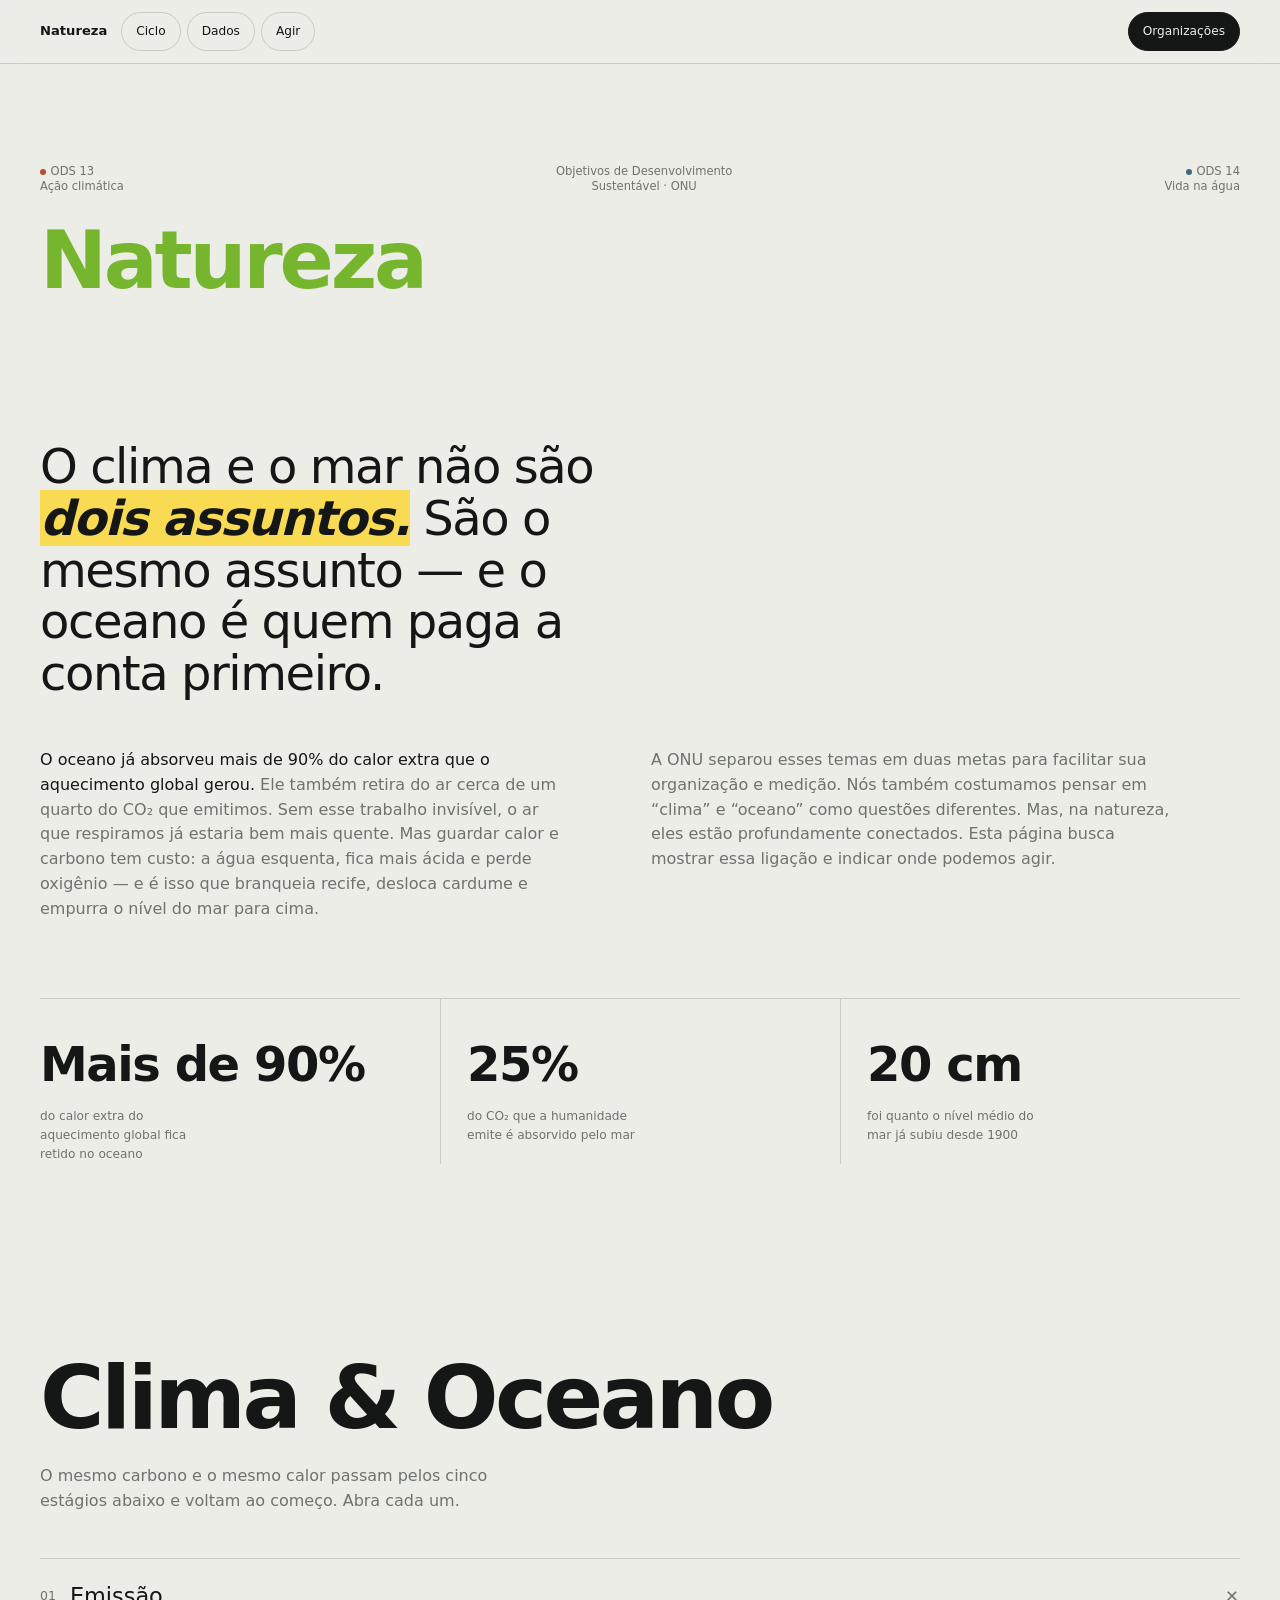
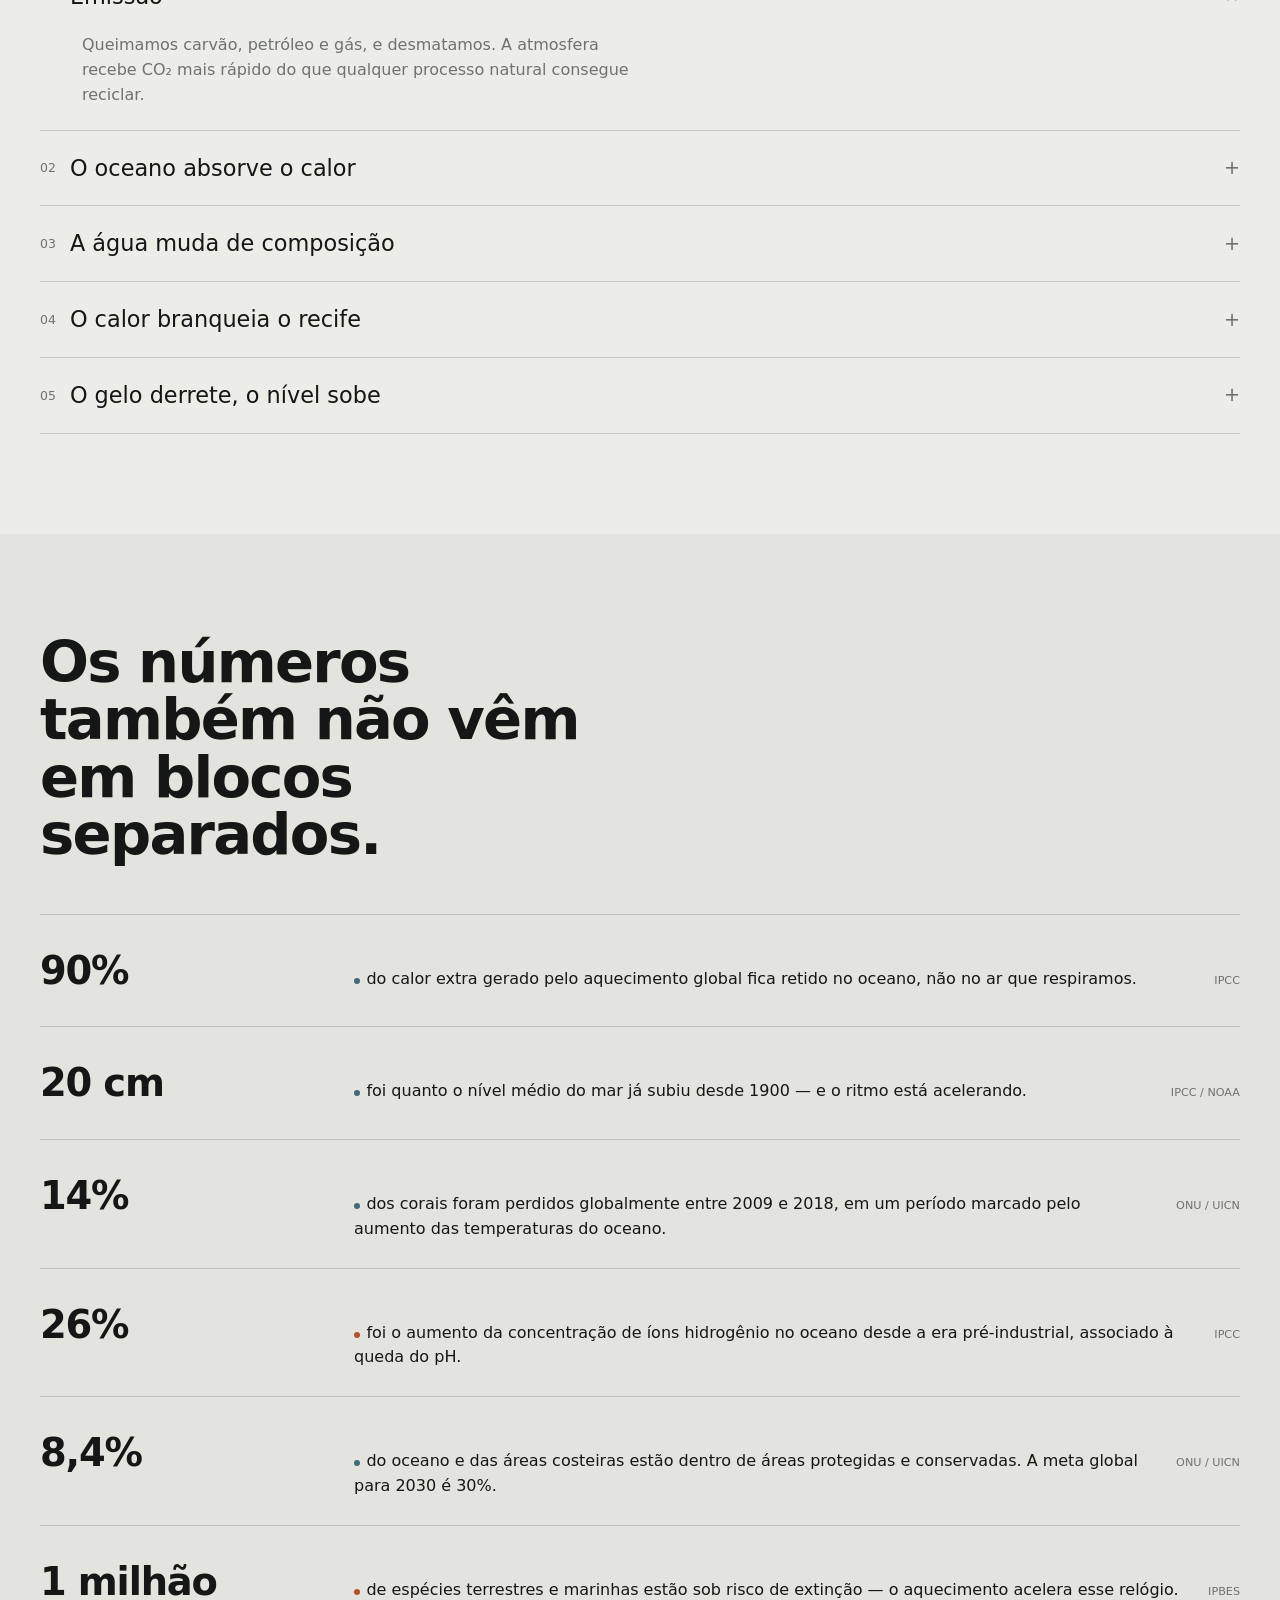
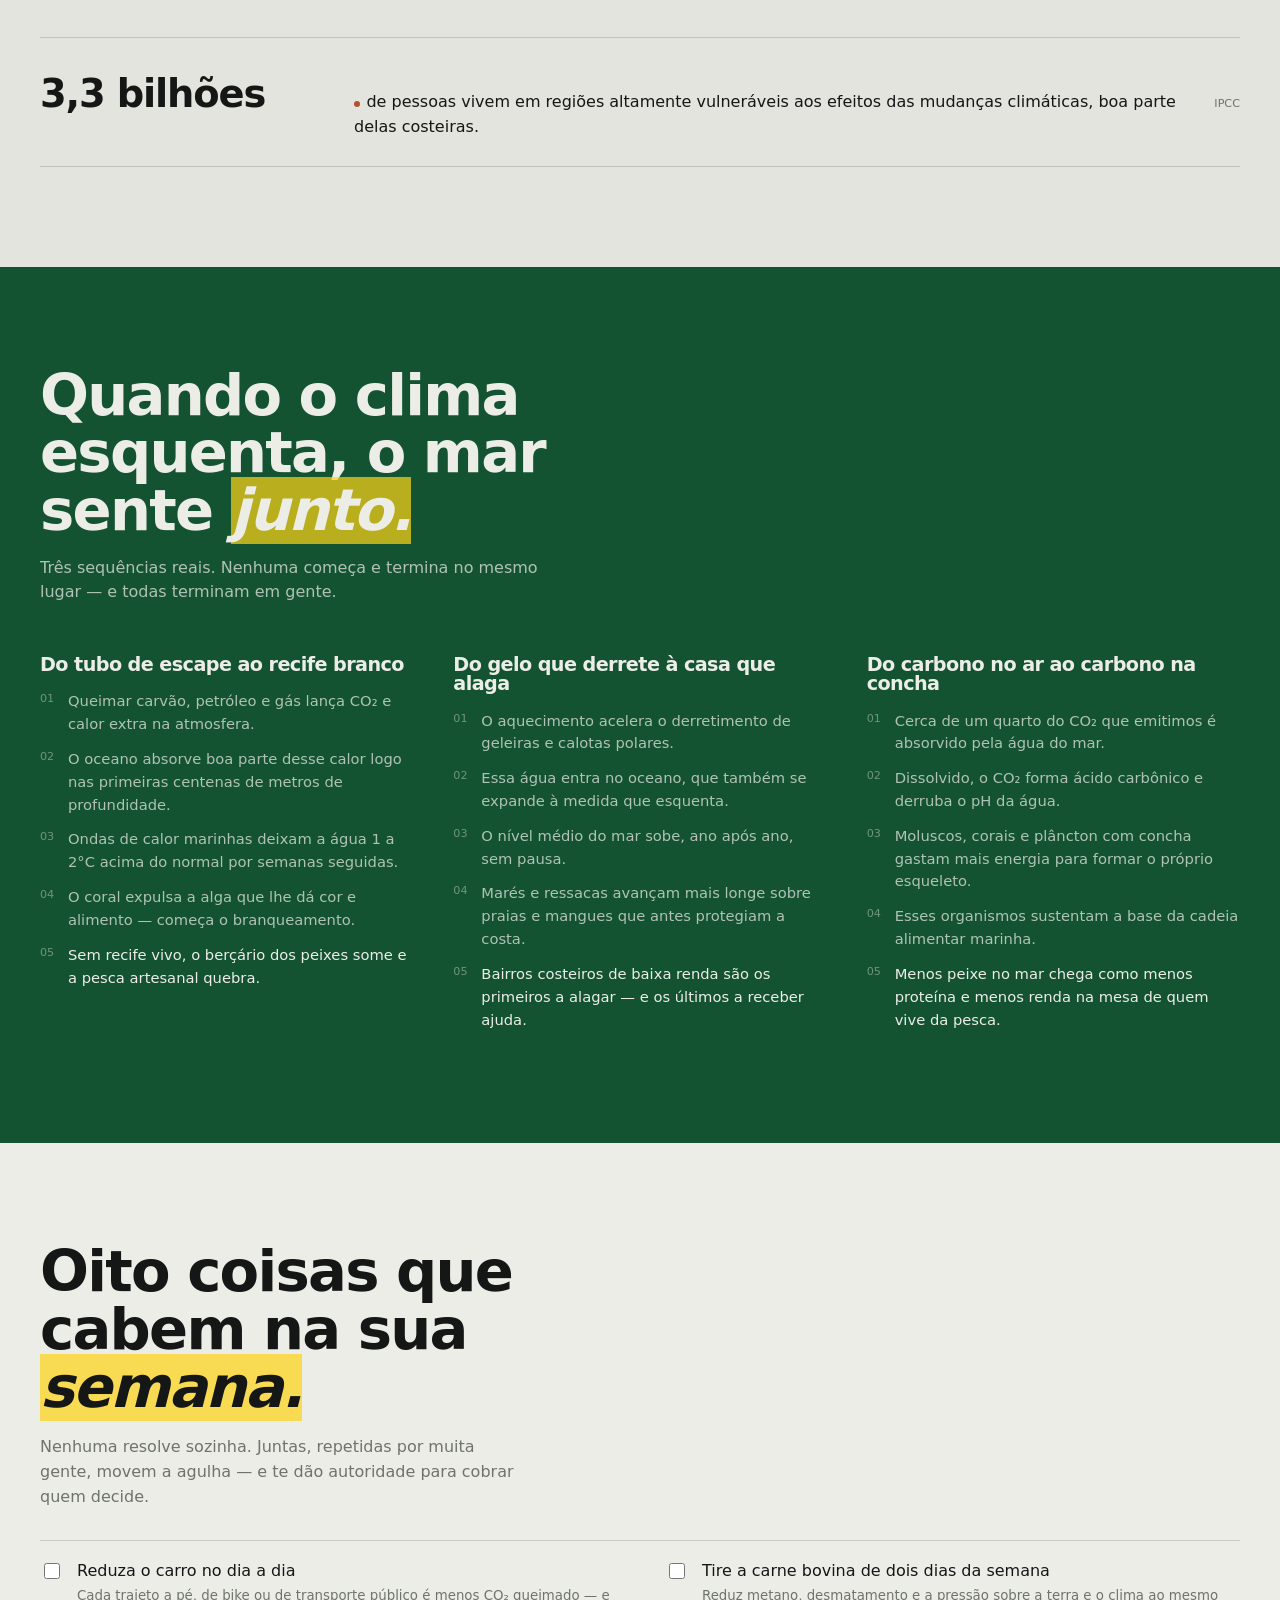
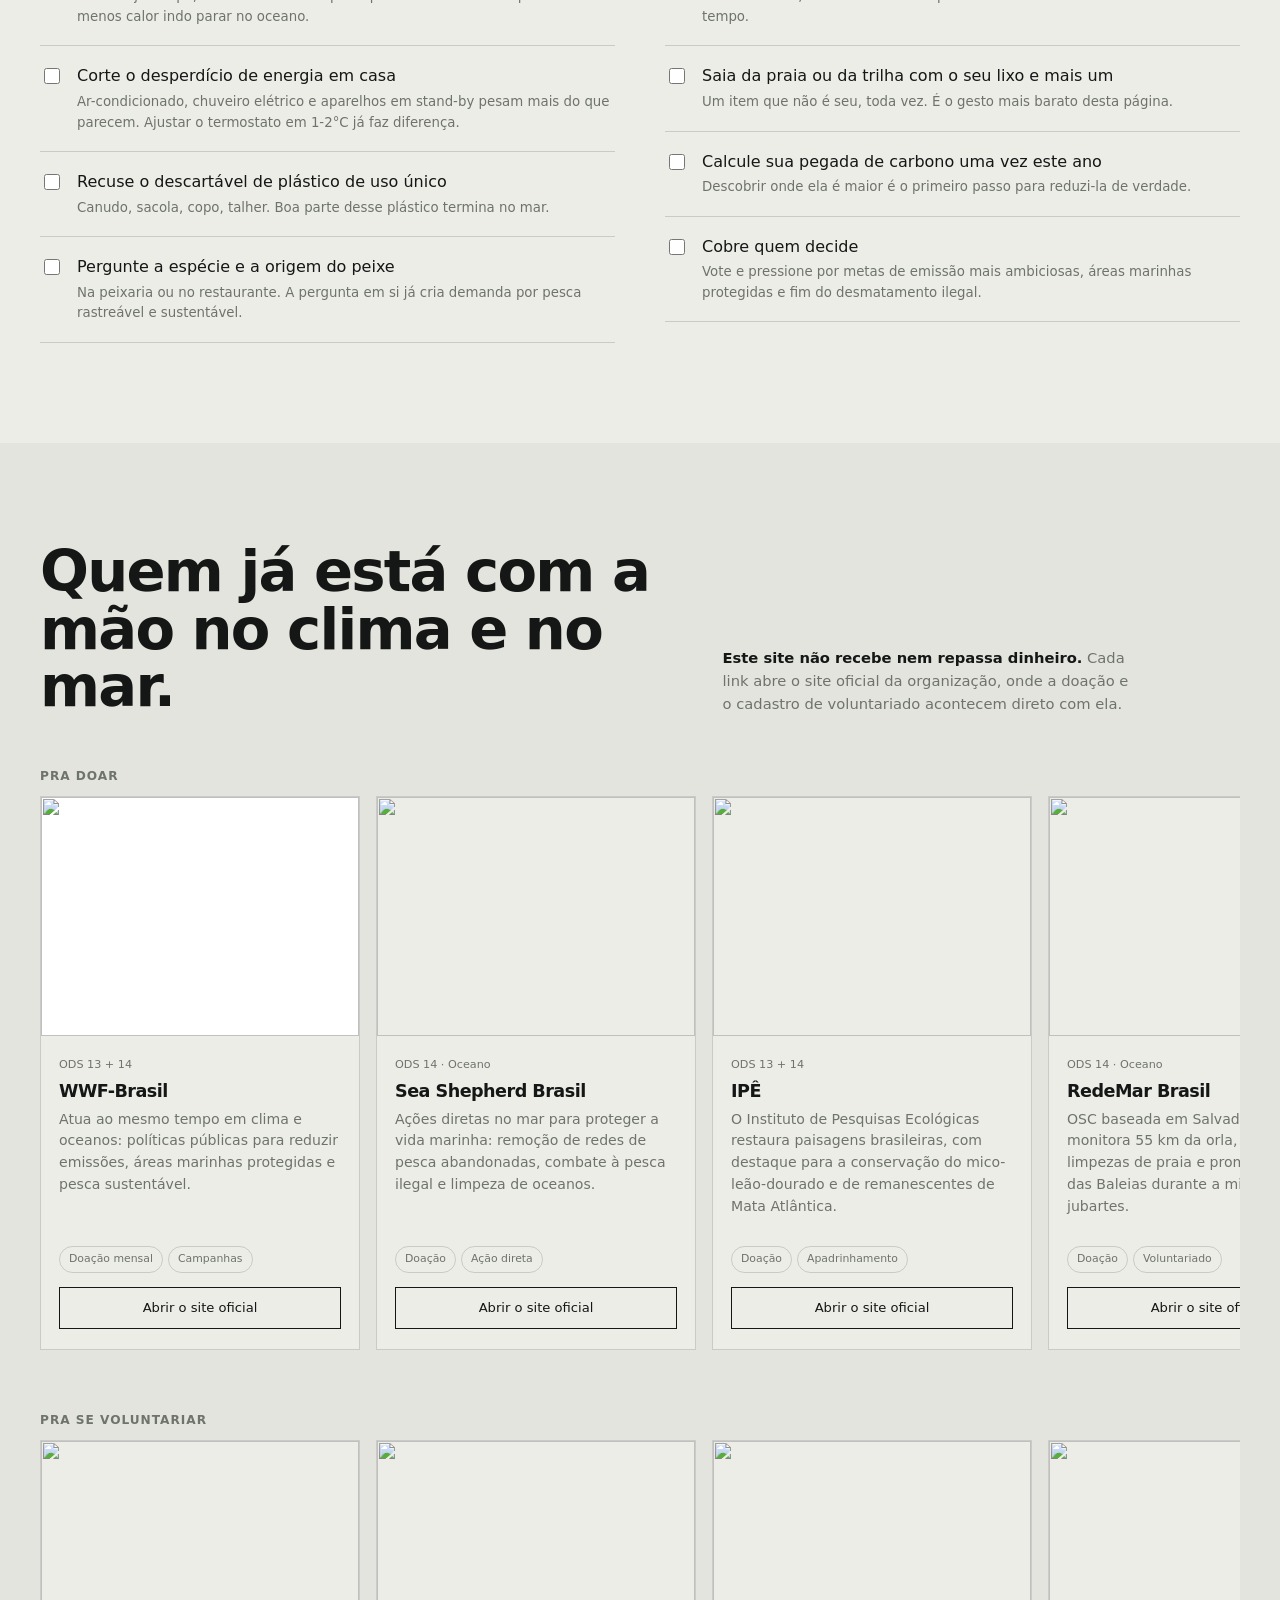
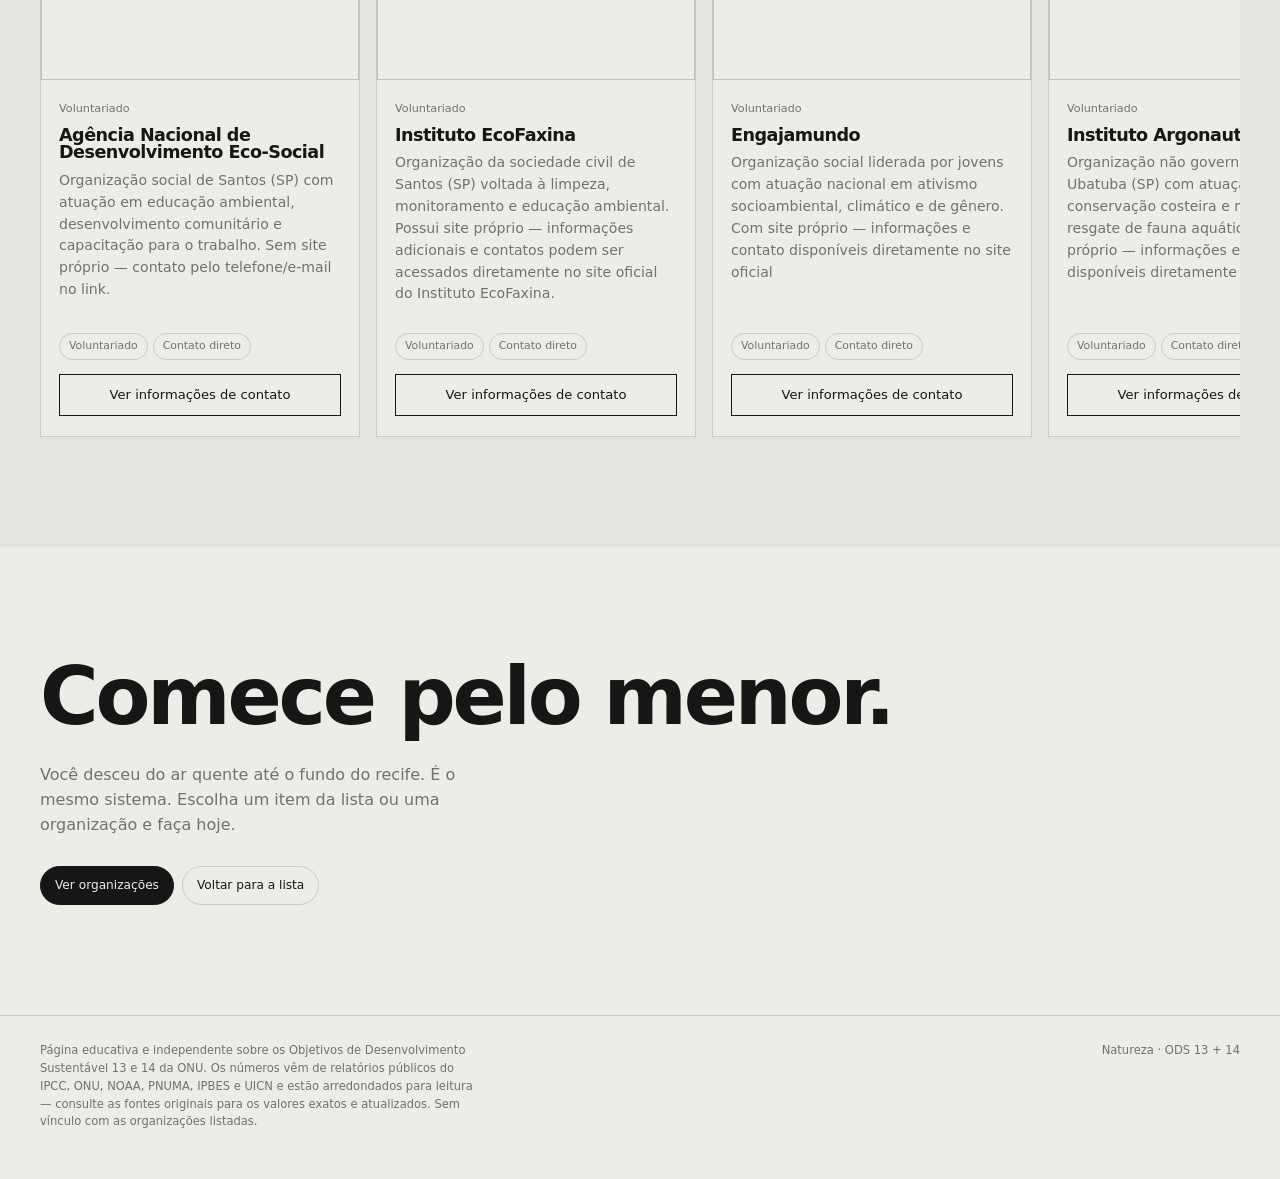
==== index.html @ 36ce5b1b "primeiro commit" ====
<!doctype html>
<html lang="pt-BR">
  <head>
    <meta charset="UTF-8" />
    <meta name="viewport" content="width=device-width, initial-scale=1" />
    <title>Natureza — ODS 13 e 14</title>
    <meta
      name="description"
      content="O clima e o mar não são dois assuntos. Entenda a conexão entre as ODS 13 e 14 e encontre onde doar ou ser voluntário."
    />
    <link rel="preconnect" href="https://fonts.googleapis.com" />
    <link rel="preconnect" href="https://fonts.gstatic.com" crossorigin />
    <link
      href="https://fonts.googleapis.com/css2?family=Instrument+Serif:ital@0;1&display=swap"
      rel="stylesheet"
    />
    <link rel="stylesheet" href="styles.css" />
  </head>
  <body>
    <nav>
      <div class="wrap">
        <div class="navgroup">
          <a href="#top" class="brand">Natureza</a>
          <a href="#ciclo" class="pill">Ciclo</a>
          <a href="#dados" class="pill">Dados</a>
          <a href="#agir" class="pill">Agir</a>
        </div>
        <a href="#organizacoes" class="pill fill keep">Organizações</a>
      </div>
    </nav>

    <header class="hero" id="top">
      <div class="wrap">
        <div class="labels">
          <div class="meta">
            <span class="dot c"></span>ODS 13<br />Ação climática
          </div>
          <div class="meta">
            Objetivos de Desenvolvimento<br />Sustentável · ONU
          </div>
          <div class="meta">
            <span class="dot s"></span>ODS 14<br />Vida na água
          </div>
        </div>
        <h1 class="titulo">Natureza</h1>
      </div>
    </header>

    <main>
      <section class="thesis">
        <div class="wrap">
          <p>
            O clima e o mar não são
            <span class="it">dois assuntos.</span> São o mesmo assunto — e o
            oceano é quem paga a conta primeiro.
          </p>

          <div class="sub">
            <p>
              <strong
                >O oceano já absorveu mais de 90% do calor extra que o
                aquecimento global gerou.</strong
              >
              Ele também retira do ar cerca de um quarto do CO₂ que emitimos.
              Sem esse trabalho invisível, o ar que respiramos já estaria bem
              mais quente. Mas guardar calor e carbono tem custo: a água
              esquenta, fica mais ácida e perde oxigênio — e é isso que
              branqueia recife, desloca cardume e empurra o nível do mar para
              cima.
            </p>
            <p>
              A ONU separou esses temas em duas metas para facilitar sua
              organização e medição. Nós também costumamos pensar em “clima” e
              “oceano” como questões diferentes. Mas, na natureza, eles estão
              profundamente conectados. Esta página busca mostrar essa ligação e
              indicar onde podemos agir.
            </p>
          </div>

          <div class="stats">
            <div>
              <b>Mais de 90%</b
              ><span
                >do calor extra do aquecimento global fica retido no
                oceano</span
              >
            </div>
            <div>
              <b>25%</b
              ><span>do CO₂ que a humanidade emite é absorvido pelo mar</span>
            </div>
            <div>
              <b>20 cm</b
              ><span>foi quanto o nível médio do mar já subiu desde 1900</span>
            </div>
          </div>
        </div>
      </section>

      <section class="cycle" id="ciclo">
        <div class="wrap">
          <div class="cycle__head">
            <h2 class="bigline">Clima</h2>
            <h2 class="bigline">&amp;</h2>
            <h2 class="bigline">Oceano</h2>
          </div>
          <p class="cycle__lead">
            O mesmo carbono e o mesmo calor passam pelos cinco estágios abaixo e
            voltam ao começo. Abra cada um.
          </p>

          <div class="steps">
            <details open>
              <summary>
                <span class="num">01</span><span class="ttl">Emissão</span
                ><span class="sign">+</span>
              </summary>
              <p>
                Queimamos carvão, petróleo e gás, e desmatamos. A atmosfera
                recebe CO₂ mais rápido do que qualquer processo natural consegue
                reciclar.
              </p>
            </details>
            <details>
              <summary>
                <span class="num">02</span
                ><span class="ttl">O oceano absorve o calor</span
                ><span class="sign">+</span>
              </summary>
              <p>
                Mais de 90% do excesso de calor causado pelo aquecimento global
                é absorvido pelo oceano. Sem esse efeito, a atmosfera estaria
                ainda mais quente.
              </p>
            </details>
            <details>
              <summary>
                <span class="num">03</span
                ><span class="ttl">A água muda de composição</span
                ><span class="sign">+</span>
              </summary>
              <p>
                O CO₂ dissolvido reage com a água e contribui para sua
                acidificação. Ao mesmo tempo, o aquecimento e outras mudanças
                reduzem o oxigênio disponível em algumas regiões, dificultando a
                vida de corais, moluscos e outros organismos marinhos.
              </p>
            </details>
            <details>
              <summary>
                <span class="num">04</span
                ><span class="ttl">O calor branqueia o recife</span
                ><span class="sign">+</span>
              </summary>
              <p>
                Quando a água fica anormalmente quente por tempo prolongado, os
                corais podem expulsar as algas que vivem em seus tecidos,
                causando o branqueamento. Se o estresse persistir, o coral pode
                morrer.
              </p>
            </details>
            <details>
              <summary>
                <span class="num">05</span
                ><span class="ttl">O gelo derrete, o nível sobe</span
                ><span class="sign">+</span>
              </summary>
              <p>
                Geleiras e mantos de gelo perdem massa, enquanto a água do
                oceano se expande ao ser aquecida. Esses processos fazem o nível
                médio do mar subir, aumentando os riscos para cidades e
                ecossistemas costeiros.
              </p>
            </details>
          </div>
        </div>
      </section>

      <section class="data" id="dados">
        <div class="wrap">
          <h2>Os números também não vêm em blocos separados.</h2>
          <div class="rows">
            <div class="row">
              <b>90%</b>
              <div>
                <span class="dot s"></span>do calor extra gerado pelo
                aquecimento global fica retido no oceano, não no ar que
                respiramos.
              </div>
              <div class="src">IPCC</div>
            </div>
            <div class="row">
              <b>20 cm</b>
              <div>
                <span class="dot s"></span>foi quanto o nível médio do mar já
                subiu desde 1900 — e o ritmo está acelerando.
              </div>
              <div class="src">IPCC / NOAA</div>
            </div>
            <div class="row">
              <b>14%</b>
              <div>
                <span class="dot s"></span>dos corais foram perdidos globalmente
                entre 2009 e 2018, em um período marcado pelo aumento das
                temperaturas do oceano.
              </div>
              <div class="src">ONU / UICN</div>
            </div>
            <div class="row">
              <b>26%</b>
              <div>
                <span class="dot c"></span>foi o aumento da concentração de íons
                hidrogênio no oceano desde a era pré-industrial, associado à
                queda do pH.
              </div>
              <div class="src">IPCC</div>
            </div>
            <div class="row">
              <b>8,4%</b>
              <div>
                <span class="dot s"></span>do oceano e das áreas costeiras estão
                dentro de áreas protegidas e conservadas. A meta global para
                2030 é 30%.
              </div>
              <div class="src">ONU / UICN</div>
            </div>
            <div class="row">
              <b>1 milhão</b>
              <div>
                <span class="dot c"></span>de espécies terrestres e marinhas
                estão sob risco de extinção — o aquecimento acelera esse
                relógio.
              </div>
              <div class="src">IPBES</div>
            </div>
            <div class="row">
              <b>3,3 bilhões</b>
              <div>
                <span class="dot c"></span>de pessoas vivem em regiões altamente
                vulneráveis aos efeitos das mudanças climáticas, boa parte delas
                costeiras.
              </div>
              <div class="src">IPCC</div>
            </div>
          </div>
        </div>
      </section>

      <section class="chains">
        <div class="wrap">
          <h2>
            Quando o clima esquenta, o mar sente <span class="it">junto.</span>
          </h2>
          <p class="intro">
            Três sequências reais. Nenhuma começa e termina no mesmo lugar — e
            todas terminam em gente.
          </p>

          <div class="chgrid">
            <div class="ch">
              <h3>Do tubo de escape ao recife branco</h3>
              <ol>
                <li>
                  Queimar carvão, petróleo e gás lança CO₂ e calor extra na
                  atmosfera.
                </li>
                <li>
                  O oceano absorve boa parte desse calor logo nas primeiras
                  centenas de metros de profundidade.
                </li>
                <li>
                  Ondas de calor marinhas deixam a água 1 a 2°C acima do normal
                  por semanas seguidas.
                </li>
                <li>
                  O coral expulsa a alga que lhe dá cor e alimento — começa o
                  branqueamento.
                </li>
                <li>
                  Sem recife vivo, o berçário dos peixes some e a pesca
                  artesanal quebra.
                </li>
              </ol>
            </div>
            <div class="ch">
              <h3>Do gelo que derrete à casa que alaga</h3>
              <ol>
                <li>
                  O aquecimento acelera o derretimento de geleiras e calotas
                  polares.
                </li>
                <li>
                  Essa água entra no oceano, que também se expande à medida que
                  esquenta.
                </li>
                <li>O nível médio do mar sobe, ano após ano, sem pausa.</li>
                <li>
                  Marés e ressacas avançam mais longe sobre praias e mangues que
                  antes protegiam a costa.
                </li>
                <li>
                  Bairros costeiros de baixa renda são os primeiros a alagar — e
                  os últimos a receber ajuda.
                </li>
              </ol>
            </div>
            <div class="ch">
              <h3>Do carbono no ar ao carbono na concha</h3>
              <ol>
                <li>
                  Cerca de um quarto do CO₂ que emitimos é absorvido pela água
                  do mar.
                </li>
                <li>
                  Dissolvido, o CO₂ forma ácido carbônico e derruba o pH da
                  água.
                </li>
                <li>
                  Moluscos, corais e plâncton com concha gastam mais energia
                  para formar o próprio esqueleto.
                </li>
                <li>
                  Esses organismos sustentam a base da cadeia alimentar marinha.
                </li>
                <li>
                  Menos peixe no mar chega como menos proteína e menos renda na
                  mesa de quem vive da pesca.
                </li>
              </ol>
            </div>
          </div>
        </div>
      </section>

      <section class="act" id="agir">
        <div class="wrap">
          <h2>Oito coisas que cabem na sua <span class="it">semana.</span></h2>
          <p class="lead">
            Nenhuma resolve sozinha. Juntas, repetidas por muita gente, movem a
            agulha — e te dão autoridade para cobrar quem decide.
          </p>

          <ul class="todo">
            <li>
              <label
                ><input type="checkbox" /><span class="t"
                  ><strong>Reduza o carro no dia a dia</strong
                  ><small
                    >Cada trajeto a pé, de bike ou de transporte público é menos
                    CO₂ queimado — e menos calor indo parar no oceano.</small
                  ></span
                ></label
              >
            </li>
            <li>
              <label
                ><input type="checkbox" /><span class="t"
                  ><strong>Corte o desperdício de energia em casa</strong
                  ><small
                    >Ar-condicionado, chuveiro elétrico e aparelhos em stand-by
                    pesam mais do que parecem. Ajustar o termostato em 1-2°C já
                    faz diferença.</small
                  ></span
                ></label
              >
            </li>
            <li>
              <label
                ><input type="checkbox" /><span class="t"
                  ><strong>Recuse o descartável de plástico de uso único</strong
                  ><small
                    >Canudo, sacola, copo, talher. Boa parte desse plástico
                    termina no mar.</small
                  ></span
                ></label
              >
            </li>
            <li>
              <label
                ><input type="checkbox" /><span class="t"
                  ><strong>Pergunte a espécie e a origem do peixe</strong
                  ><small
                    >Na peixaria ou no restaurante. A pergunta em si já cria
                    demanda por pesca rastreável e sustentável.</small
                  ></span
                ></label
              >
            </li>
            <li>
              <label
                ><input type="checkbox" /><span class="t"
                  ><strong>Tire a carne bovina de dois dias da semana</strong
                  ><small
                    >Reduz metano, desmatamento e a pressão sobre a terra e o
                    clima ao mesmo tempo.</small
                  ></span
                ></label
              >
            </li>
            <li>
              <label
                ><input type="checkbox" /><span class="t"
                  ><strong
                    >Saia da praia ou da trilha com o seu lixo e mais um</strong
                  ><small
                    >Um item que não é seu, toda vez. É o gesto mais barato
                    desta página.</small
                  ></span
                ></label
              >
            </li>
            <li>
              <label
                ><input type="checkbox" /><span class="t"
                  ><strong
                    >Calcule sua pegada de carbono uma vez este ano</strong
                  ><small
                    >Descobrir onde ela é maior é o primeiro passo para
                    reduzi-la de verdade.</small
                  ></span
                ></label
              >
            </li>
            <li>
              <label
                ><input type="checkbox" /><span class="t"
                  ><strong>Cobre quem decide</strong
                  ><small
                    >Vote e pressione por metas de emissão mais ambiciosas,
                    áreas marinhas protegidas e fim do desmatamento
                    ilegal.</small
                  ></span
                ></label
              >
            </li>
          </ul>
        </div>
      </section>

      <!-- ============ ONGS ============ -->
      <section class="ongs" id="organizacoes">
        <div class="wrap">
          <div class="ongs__top">
            <h2>Quem já está com a mão no clima e no mar.</h2>
            <p class="note">
              <b>Este site não recebe nem repassa dinheiro.</b> Cada link abre o
              site oficial da organização, onde a doação e o cadastro de
              voluntariado acontecem direto com ela.
            </p>
          </div>

          <div class="ongs-group">
            <h3 class="ongs-group__ttl">Pra doar</h3>
            <div class="track">
              <article class="card">
                <div class="card__art" id="wwf">
                  <img
                    src="https://geneve-int.ch/sites/default/files/styles/scale_450x450/public/2021-06/WWF-logo.png?itok=rpsFlpzt"
                    alt=""
                  />
                </div>
                <div class="card__in">
                  <span class="card__tag">ODS 13 + 14</span>
                  <h3>WWF-Brasil</h3>
                  <p>
                    Atua ao mesmo tempo em clima e oceanos: políticas públicas
                    para reduzir emissões, áreas marinhas protegidas e pesca
                    sustentável.
                  </p>
                  <ul>
                    <li>Doação mensal</li>
                    <li>Campanhas</li>
                  </ul>
                  <a
                    href="https://www.wwf.org.br"
                    target="_blank"
                    rel="noopener noreferrer"
                    >Abrir o site oficial</a
                  >
                </div>
              </article>
              <article class="card">
                <div class="card__art">
                  <img
                    src="https://yt3.googleusercontent.com/r9chfvNr5bzaQqIkVIB_-IDlShEyHzeCY6nQzIowX81yhiZWuArd6Vb7qil6abQoQ4znjWRd=s900-c-k-c0x00ffffff-no-rj"
                    alt=""
                  />
                </div>
                <div class="card__in">
                  <span class="card__tag">ODS 14 · Oceano</span>
                  <h3>Sea Shepherd Brasil</h3>
                  <p>
                    Ações diretas no mar para proteger a vida marinha: remoção
                    de redes de pesca abandonadas, combate à pesca ilegal e
                    limpeza de oceanos.
                  </p>
                  <ul>
                    <li>Doação</li>
                    <li>Ação direta</li>
                  </ul>
                  <a
                    href="https://seashepherd.org.br"
                    target="_blank"
                    rel="noopener noreferrer"
                    >Abrir o site oficial</a
                  >
                </div>
              </article>
              <article class="card">
                <div class="card__art">
                  <img
                    src="https://ipe.org.br/images/2022/12/cropped-logo-ipe2.jpg"
                    alt=""
                  />
                </div>
                <div class="card__in">
                  <span class="card__tag">ODS 13 + 14</span>
                  <h3>IPÊ</h3>
                  <p>
                    O Instituto de Pesquisas Ecológicas restaura paisagens
                    brasileiras, com destaque para a conservação do
                    mico-leão-dourado e de remanescentes de Mata Atlântica.
                  </p>
                  <ul>
                    <li>Doação</li>
                    <li>Apadrinhamento</li>
                  </ul>
                  <a
                    href="https://ipe.org.br"
                    target="_blank"
                    rel="noopener noreferrer"
                    >Abrir o site oficial</a
                  >
                </div>
              </article>
              <article class="card">
                <div class="card__art">
                  <img
                    src="https://storage.googleapis.com/atados-v3/user-uploaded/images/53ca57c3-f812-4098-a42b-4f77245a553c.jpg"
                    alt=""
                  />
                </div>
                <div class="card__in">
                  <span class="card__tag">ODS 14 · Oceano</span>
                  <h3>RedeMar Brasil</h3>
                  <p>
                    OSC baseada em Salvador (BA): monitora 55 km da orla,
                    organiza limpezas de praia e promove o Festival das Baleias
                    durante a migração das jubartes.
                  </p>
                  <ul>
                    <li>Doação</li>
                    <li>Voluntariado</li>
                  </ul>
                  <a
                    href="https://redemar.org.br"
                    target="_blank"
                    rel="noopener noreferrer"
                    >Abrir o site oficial</a
                  >
                </div>
              </article>
              <article class="card">
                <div class="card__art">
                  <img
                    src="https://encrypted-tbn0.gstatic.com/images?q=tbn:ANd9GcQWQinfq97AulS02omS5YrmkiD7rgN_bGJMN4d8fUy6I8-Pxq2Nxp1TAjo&s=10"
                    alt=""
                  />
                </div>
                <div class="card__in">
                  <span class="card__tag">ODS 14 · Oceano</span>
                  <h3>Instituto Biota</h3>
                  <p>
                    Baseado em Maceió (AL), resgata e reabilita animais marinhos
                    como golfinhos, baleias e tartarugas, e monitora praias de
                    desova.
                  </p>
                  <ul>
                    <li>Doação</li>
                    <li>Voluntariado</li>
                  </ul>
                  <a
                    href="https://www.institutobiota.org.br/faca-parte/#faca-parte"
                    target="_blank"
                    rel="noopener noreferrer"
                    >Abrir o site oficial</a
                  >
                </div>
              </article>
              <article class="card">
                <div class="card__art">
                  <img
                    src="https://encrypted-tbn0.gstatic.com/images?q=tbn:ANd9GcS8TVX-CME-fB06UwYt74djDIiOxhfYZ8gd1NZxY4Jr1AtxWIN01z4tkhs&s=10"
                    alt=""
                  />
                </div>
                <div class="card__in">
                  <span class="card__tag">ODS 13 · Clima</span>
                  <h3>SPVS</h3>
                  <p>
                    Uma das ONGs ambientais mais antigas do país. Protege e
                    restaura remanescentes de Mata Atlântica no Paraná, um dos
                    maiores sumidouros de carbono do bioma.
                  </p>
                  <ul>
                    <li>Doação</li>
                    <li>Parcerias</li>
                  </ul>
                  <a
                    href="https://spvs.org.br"
                    target="_blank"
                    rel="noopener noreferrer"
                    >Abrir o site oficial</a
                  >
                </div>
              </article>
            </div>
          </div>

          <div class="ongs-group">
            <h3 class="ongs-group__ttl">Pra se voluntariar</h3>
            <div class="track">
              <article class="card">
                <div class="card__art">
                  <img
                    src="https://www.andesbrasil.org.br/estrutura_r1_c1.jpg"
                    alt=""
                  />
                </div>
                <div class="card__in">
                  <span class="card__tag">Voluntariado</span>
                  <h3>Agência Nacional de Desenvolvimento Eco-Social</h3>
                  <p>
                    Organização social de Santos (SP) com atuação em educação
                    ambiental, desenvolvimento comunitário e capacitação para o
                    trabalho. Sem site próprio — contato pelo telefone/e-mail no
                    link.
                  </p>
                  <ul>
                    <li>Voluntariado</li>
                    <li>Contato direto</li>
                  </ul>
                  <a
                    href="https://www.ongsbrasil.com.br/default.asp?Pag=2&Destino=InstituicoesTemplate&CodigoInstituicao=2888&Instituicao=Agencia-Nacional-de-Desenvolvimento-Eco-Social"
                    target="_blank"
                    rel="noopener noreferrer"
                    >Ver informações de contato</a
                  >
                </div>
              </article>
              <article class="card">
                <div class="card__art">
                  <img
                    src="https://static.wixstatic.com/media/1fafda_9e28f76f8aaa41dc8eb09b4deba486ec~mv2.png"
                    alt=""
                  />
                </div>
                <div class="card__in">
                  <span class="card__tag">Voluntariado</span>
                  <h3>Instituto EcoFaxina</h3>
                  <p>
                    Organização da sociedade civil de Santos (SP) voltada à
                    limpeza, monitoramento e educação ambiental. Possui site
                    próprio — informações adicionais e contatos podem ser
                    acessados diretamente no site oficial do Instituto
                    EcoFaxina.
                  </p>
                  <ul>
                    <li>Voluntariado</li>
                    <li>Contato direto</li>
                  </ul>
                  <a
                    href="https://www.ongsbrasil.com.br/default.asp?Pag=2&Destino=InstituicoesTemplate&CodigoInstituicao=18851&Instituicao=Educacao,-Treinamento,-Transformacao,-Informacao-e-Comunicacao-Ambiental"
                    target="_blank"
                    rel="noopener noreferrer"
                    >Ver informações de contato</a
                  >
                </div>
              </article>
              <article class="card">
                <div class="card__art">
                  <img
                    src="https://encrypted-tbn0.gstatic.com/images?q=tbn:ANd9GcR4Vx3n3Z6VcbPof1bKhph2MWUbKwGsa5g-hE50fpS_RtWDIUJP6Wy_F8E&s=10"
                    alt=""
                  />
                </div>
                <div class="card__in">
                  <span class="card__tag">Voluntariado</span>
                  <h3>Engajamundo</h3>
                  <p>
                    Organização social liderada por jovens com atuação nacional
                    em ativismo socioambiental, climático e de gênero. Com site
                    próprio — informações e contato disponíveis diretamente no
                    site oficial
                  </p>
                  <ul>
                    <li>Voluntariado</li>
                    <li>Contato direto</li>
                  </ul>
                  <a
                    href="https://engajamundo.org/pt/"
                    target="_blank"
                    rel="noopener noreferrer"
                    >Ver informações de contato</a
                  >
                </div>
              </article>
              <article class="card">
                <div class="card__art">
                  <img
                    src="https://encrypted-tbn0.gstatic.com/images?q=tbn:ANd9GcR8uMXQG-x1XdpWHNC2WqHVxrdG8AzGB2EUX4xrXb6u3A&s=10"
                    alt=""
                  />
                </div>
                <div class="card__in">
                  <span class="card__tag">Voluntariado</span>
                  <h3>Instituto Argonauta</h3>
                  <p>
                    Organização não governamental de Ubatuba (SP) com atuação na
                    conservação costeira e marinha e resgate de fauna aquática.
                    Com site próprio — informações e contato disponíveis
                    diretamente no site oficial
                  </p>
                  <ul>
                    <li>Voluntariado</li>
                    <li>Contato direto</li>
                  </ul>
                  <a
                    href="https://institutoargonauta.org/new/"
                    target="_blank"
                    rel="noopener noreferrer"
                    >Ver informações de contato</a
                  >
                </div>
              </article>
              <article class="card">
                <div class="card__art">
                  <img
                    src="https://raichu-uploads.s3.amazonaws.com/logo_greenpeace_LzIeaA.png"
                    alt=""
                    style="object-fit: contain"
                  />
                </div>
                <div class="card__in">
                  <span class="card__tag">Voluntariado</span>
                  <h3>Greenpeace</h3>
                  <p>
                    Organização não governamental internacional com atuação
                    global em preservação ambiental, proteção da biodiversidade
                    e combate às mudanças climáticas. Com site próprio —
                    informações e contato disponíveis diretamente no site
                    oficial
                  </p>
                  <ul>
                    <li>Voluntariado</li>
                    <li>Contato direto</li>
                  </ul>
                  <a
                    href="https://www.greenpeace.org/brasil/"
                    target="_blank"
                    rel="noopener noreferrer"
                    >Ver informações de contato</a
                  >
                </div>
              </article>
              <article class="card">
                <div class="card__art">
                  <img
                    src="https://encrypted-tbn0.gstatic.com/images?q=tbn:ANd9GcRO5HIq2Lim9Uu8c0twgpcyuSQ2YPGtLdTVJVl0GEvJz0NgmoFw5x9gpYvb&s=10"
                    alt=""
                    style="object-fit: contain"
                  />
                </div>
                <div class="card__in">
                  <span class="card__tag">Voluntariado</span>
                  <h3>Gremar</h3>
                  <p>
                    Organização não governamental do Guarujá (SP) com atuação na
                    Baixada Santista no resgate e reabilitação de fauna marinha,
                    pesquisa e educação ambiental. Com site próprio —
                    informações e contato disponíveis diretamente no site
                    oficial
                  </p>
                  <ul>
                    <li>Voluntariado</li>
                    <li>Contato direto</li>
                  </ul>
                  <a href="https://gremar.org.br/" rel="noopener noreferrer"
                    >Ver informações de contato</a
                  >
                </div>
              </article>
            </div>
          </div>
        </div>
      </section>

      <section class="end">
        <div class="wrap">
          <div class="end__head">
            <h2>Comece pelo</h2>
            <h2>menor.</h2>
          </div>
          <p>
            Você desceu do ar quente até o fundo do recife. É o mesmo sistema.
            Escolha um item da lista ou uma organização e faça hoje.
          </p>
          <div class="acts">
            <a href="#organizacoes" class="pill fill">Ver organizações</a>
            <a href="#agir" class="pill">Voltar para a lista</a>
          </div>
        </div>
      </section>
    </main>

    <footer>
      <div class="wrap">
        <p>
          Página educativa e independente sobre os Objetivos de Desenvolvimento
          Sustentável 13 e 14 da ONU. Os números vêm de relatórios públicos do
          IPCC, ONU, NOAA, PNUMA, IPBES e UICN e estão arredondados para leitura
          — consulte as fontes originais para os valores exatos e atualizados.
          Sem vínculo com as organizações listadas.
        </p>
        <span class="fmark">Natureza · ODS 13 + 14</span>
      </div>
    </footer>

    <script src="script.js"></script>
  </body>
</html>
---- styles.css ----
/* ---------- base ---------- */
:root {
  --paper: #edede8;
  --paper-2: #e4e4de;
  --ink: #141715;
  --stone: #6e736c;
  --hair: rgba(20, 23, 21, 0.16);
  --deep: #145332;
  --sage: #dcdfd4;
  --sea: #3e6b77;
  --ember: #b5502e;
  --pad: 20px;
  --maxw: 1240px;
  --serif: "Instrument Serif", Georgia, serif;
}

* {
  box-sizing: border-box;
}
html {
  scroll-behavior: smooth;
}
body {
  margin: 0;
  background: var(--paper);
  color: var(--ink);
  font-family:
    system-ui,
    -apple-system,
    "Segoe UI",
    Roboto,
    Arial,
    sans-serif;
  line-height: 1.55;
}
h1,
h2,
h3 {
  margin: 0;
  font-weight: 600;
  letter-spacing: -0.03em;
  line-height: 1;
}
p {
  margin: 0 0 1em;
}
p:last-child {
  margin-bottom: 0;
}
a {
  color: inherit;
}
.wrap {
  max-width: var(--maxw);
  margin: 0 auto;
  padding-inline: var(--pad);
}
.it {
  font-style: italic;
  font-weight: 700;
  background-color: #ffd414b3;
}
.meta {
  font-size: 0.72rem;
  color: var(--stone);
  line-height: 1.35;
}
.dot {
  display: inline-block;
  width: 6px;
  height: 6px;
  border-radius: 50%;
  margin-right: 0.4em;
}
.dot.s {
  background: var(--sea);
}
.dot.c {
  background: var(--ember);
}

/* ---------- nav ---------- */
nav {
  position: sticky;
  top: 0;
  z-index: 10;
  padding: 12px 0;
  background: rgba(237, 237, 232, 0.85);
  backdrop-filter: blur(10px);
  border-bottom: 1px solid var(--hair);
}
nav .wrap {
  display: flex;
  align-items: center;
  justify-content: space-between;
  gap: 12px;
}
.navgroup {
  display: flex;
  align-items: center;
  gap: 6px;
}
.brand {
  font-weight: 600;
  font-size: 0.82rem;
  text-decoration: none;
  padding-right: 8px;
}
.pill {
  font-size: 0.76rem;
  padding: 9px 14px;
  border: 1px solid var(--hair);
  border-radius: 99px;
  text-decoration: none;
  white-space: nowrap;
}
.pill:hover {
  background: var(--ink);
  color: var(--paper);
  border-color: var(--ink);
}
.pill.fill {
  background: var(--ink);
  color: var(--paper);
  border-color: var(--ink);
}
@media (max-width: 700px) {
  .navgroup .pill:not(.keep) {
    display: none;
  }
}

/* ---------- hero ---------- */
.hero {
  padding-block: clamp(50px, 8vw, 100px) clamp(30px, 5vw, 50px);
}
.labels {
  display: flex;
  justify-content: space-between;
  gap: 18px;
  padding-bottom: clamp(14px, 3vw, 26px);
}
.labels div:nth-child(2) {
  text-align: center;
}
.labels div:last-child {
  text-align: right;
}
@media (max-width: 620px) {
  .labels div:nth-child(2) {
    display: none;
  }
}
.hero h1 {
  font-size: clamp(1.6rem, 12vw, 10rem);
  letter-spacing: -0.04em;
  overflow-wrap: anywhere;
}

/* ---------- thesis ---------- */
.thesis {
  padding-block: clamp(40px, 8vw, 90px);
}
.thesis > .wrap > p {
  font-size: clamp(1.5rem, 5vw, 3rem);
  line-height: 1.08;
  letter-spacing: -0.03em;
  font-weight: 500;
  max-width: 19ch;
}
.sub {
  margin-top: clamp(24px, 4vw, 40px);
  display: grid;
  gap: 24px;
}
@media (min-width: 840px) {
  .sub {
    grid-template-columns: 1fr 1.05fr;
    gap: 50px;
  }
}
.sub p {
  max-width: 52ch;
  color: var(--stone);
}
.sub strong {
  color: var(--ink);
  font-weight: 500;
}
.stats {
  display: grid;
  grid-template-columns: repeat(3, 1fr);
  border-top: 1px solid var(--hair);
  margin-top: clamp(36px, 6vw, 60px);
}
.stats > div {
  padding: clamp(18px, 3vw, 28px) 14px 0 0;
}
.stats > div + div {
  border-left: 1px solid var(--hair);
  padding-left: clamp(14px, 2.4vw, 26px);
}
.stats b {
  display: block;
  font-size: clamp(1.6rem, 5vw, 3rem);
  letter-spacing: -0.03em;
}
.stats span {
  display: block;
  margin-top: 0.5em;
  font-size: 0.76rem;
  color: var(--stone);
  max-width: 22ch;
}

.cycle {
  padding-block: clamp(50px, 8vw, 100px);
}
.cycle__head {
  display: flex;
  align-items: center;
  gap: clamp(10px, 2.5vw, 26px);
  flex-wrap: wrap;
}
.bigline {
  font-size: clamp(2rem, 8vw, 5.5rem);
  letter-spacing: -0.04em;
}
.badge {
  width: clamp(56px, 9vw, 90px);
  aspect-ratio: 1;
  border-radius: 50%;
  background: var(--deep);
  display: grid;
  place-items: center;
  font-size: clamp(22px, 4vw, 38px);
}
.cycle__lead {
  margin-top: 1.4rem;
  color: var(--stone);
  max-width: 50ch;
}
.steps {
  margin-top: clamp(26px, 4vw, 44px);
  border-top: 1px solid var(--hair);
}
.steps details {
  border-bottom: 1px solid var(--hair);
}
.steps summary {
  list-style: none;
  cursor: pointer;
  display: flex;
  align-items: center;
  gap: 14px;
  padding: clamp(14px, 2.2vw, 20px) 0;
}
.steps summary::-webkit-details-marker {
  display: none;
}
.steps summary .num {
  font-size: 0.78rem;
  color: var(--stone);
}
.steps summary .ttl {
  flex: 1;
  font-size: clamp(1rem, 2.4vw, 1.4rem);
  font-weight: 500;
}
.steps summary .sign {
  font-size: 1.2rem;
  color: var(--stone);
}
.steps details[open] summary .sign {
  transform: rotate(45deg);
  display: inline-block;
}
.steps p {
  padding: 0 0 clamp(16px, 2.2vw, 22px) 42px;
  color: var(--stone);
  max-width: 58ch;
}

/* ---------- data rows ---------- */
.data {
  padding-block: clamp(50px, 8vw, 100px);
  background: var(--paper-2);
}
.data h2,
.act h2,
.ongs h2,
.chains h2 {
  font-size: clamp(1.7rem, 5.5vw, 3.6rem);
  letter-spacing: -0.03em;
  max-width: 16ch;
}
.rows {
  margin-top: clamp(28px, 5vw, 50px);
  border-top: 1px solid var(--hair);
}
.row {
  display: grid;
  gap: 6px;
  padding: clamp(18px, 3vw, 26px) 0;
  border-bottom: 1px solid var(--hair);
}
@media (min-width: 760px) {
  .row {
    grid-template-columns: minmax(170px, 24%) 1fr auto;
    gap: 26px;
    align-items: baseline;
  }
}
.row b {
  font-size: clamp(1.6rem, 4vw, 2.4rem);
  letter-spacing: -0.03em;
}
.row .src {
  font-size: 0.7rem;
  color: var(--stone);
  white-space: nowrap;
}

/* ---------- chains ---------- */
.chains {
  background: var(--deep);
  color: var(--paper);
  padding-block: clamp(50px, 8vw, 100px);
}
.chains .intro {
  color: rgba(237, 237, 232, 0.72);
  max-width: 50ch;
  margin-top: 1rem;
}
.chgrid {
  margin-top: clamp(30px, 5vw, 50px);
  display: grid;
  gap: 30px;
}
@media (min-width: 860px) {
  .chgrid {
    grid-template-columns: repeat(3, 1fr);
    gap: 40px;
  }
}
.ch h3 {
  font-size: 1.2rem;
  margin-bottom: 16px;
}
.ch ol {
  list-style: none;
  margin: 0;
  padding: 0;
  counter-reset: s;
}
.ch li {
  counter-increment: s;
  padding: 0 0 12px 28px;
  position: relative;
  font-size: 0.92rem;
  color: rgba(237, 237, 232, 0.72);
}
.ch li::before {
  content: counter(s, decimal-leading-zero);
  position: absolute;
  left: 0;
  font-size: 0.7rem;
  color: rgba(237, 237, 232, 0.42);
}
.ch li:last-child {
  color: var(--paper);
}
.act {
  padding-block: clamp(50px, 8vw, 100px);
}
.act .lead {
  margin-top: 1.2rem;
  color: var(--stone);
  max-width: 48ch;
}
.todo {
  list-style: none;
  margin: clamp(20px, 3vw, 30px) 0 0;
  padding: 0;
  border-top: 1px solid var(--hair);
}
@media (min-width: 900px) {
  .todo {
    columns: 2;
    column-gap: 50px;
  }
  .todo li {
    break-inside: avoid;
  }
}
.todo li {
  border-bottom: 1px solid var(--hair);
}
.todo label {
  display: flex;
  gap: 14px;
  align-items: flex-start;
  padding: clamp(14px, 2vw, 18px) 0;
  cursor: pointer;
}
.todo input {
  margin-top: 4px;
  width: 16px;
  height: 16px;
  accent-color: var(--ink);
  flex: none;
}
.todo strong {
  display: block;
  font-weight: 500;
}
.todo small {
  display: block;
  color: var(--stone);
  margin-top: 0.2em;
}
.todo input:checked ~ .t {
  opacity: 0.45;
  text-decoration: line-through;
}
.ongs {
  background: var(--paper-2);
  padding-block: clamp(50px, 8vw, 100px);
}
.ongs__top {
  display: grid;
  gap: 20px;
}
@media (min-width: 880px) {
  .ongs__top {
    grid-template-columns: 1.1fr 0.9fr;
    gap: 50px;
    align-items: end;
  }
}
.ongs .note {
  color: var(--stone);
  max-width: 44ch;
  font-size: 0.92rem;
}
.ongs .note b {
  color: var(--ink);
}
.ongs-group {
  margin-top: clamp(32px, 5vw, 54px);
}
.ongs-group__ttl {
  font-size: 0.76rem;
  text-transform: uppercase;
  letter-spacing: 0.08em;
  color: var(--stone);
  margin-bottom: 4px;
}
.track {
  margin-top: 14px;
  display: flex;
  gap: 16px;
  overflow-x: auto;
  scroll-snap-type: x mandatory;
  padding-bottom: 10px;
}
.card {
  scroll-snap-align: start;
  flex: 0 0 clamp(250px, 78vw, 320px);
  background: var(--paper);
  border: 1px solid var(--hair);
  display: flex;
  flex-direction: column;
}
#wwf {
  background-color: #fff;
}
.card__art {
  aspect-ratio: 4/3;
  display: grid;
  place-items: center;
  font-size: 3rem;
}
.card__art img {
  width: 100%;
  height: 100%;
  object-fit: cover;
  object-position: center;
}
.card__in {
  padding: 20px 18px;
  display: flex;
  flex-direction: column;
  flex: 1;
}
.card__tag {
  font-size: 0.7rem;
  color: var(--stone);
  margin-bottom: 10px;
}
.card h3 {
  font-size: 1.1rem;
  margin-bottom: 8px;
}
.card p {
  font-size: 0.88rem;
  color: var(--stone);
  flex: 1;
}
.card ul {
  list-style: none;
  display: flex;
  flex-wrap: wrap;
  gap: 5px;
  margin: 14px 0;
  padding: 0;
}
.card li {
  font-size: 0.68rem;
  padding: 4px 9px;
  border: 1px solid var(--hair);
  border-radius: 99px;
  color: var(--stone);
}
.card a {
  display: block;
  text-align: center;
  text-decoration: none;
  font-size: 0.82rem;
  padding: 10px;
  border: 1px solid var(--ink);
}
.card a:hover {
  background: var(--ink);
  color: var(--paper);
}
.railui {
  display: flex;
  justify-content: flex-end;
  gap: 8px;
  margin-top: 8px;
}
.railui button {
  width: 34px;
  height: 34px;
  border-radius: 50%;
  border: 1px solid var(--hair);
  background: none;
  cursor: pointer;
  font: inherit;
}
.railui button:hover {
  background: var(--ink);
  color: var(--paper);
}

.end {
  padding-block: clamp(50px, 9vw, 110px);
}
.end__head {
  display: flex;
  align-items: center;
  gap: clamp(10px, 2vw, 24px);
  flex-wrap: wrap;
}
.end h2 {
  font-size: clamp(1.8rem, 7vw, 5rem);
  letter-spacing: -0.04em;
}
.end p {
  margin-top: 1.6rem;
  color: var(--stone);
  max-width: 44ch;
}
.acts {
  margin-top: 1.8rem;
  display: flex;
  gap: 8px;
  flex-wrap: wrap;
}

footer {
  border-top: 1px solid var(--hair);
  padding-block: 26px 36px;
}
footer .wrap {
  display: flex;
  flex-wrap: wrap;
  gap: 20px;
  justify-content: space-between;
}
footer p {
  font-size: 0.72rem;
  color: var(--stone);
  max-width: 60ch;
}
footer .fmark {
  font-size: 0.72rem;
  color: var(--stone);
}
.titulo {
  color: #76b52e;
  font-weight: 700;
}
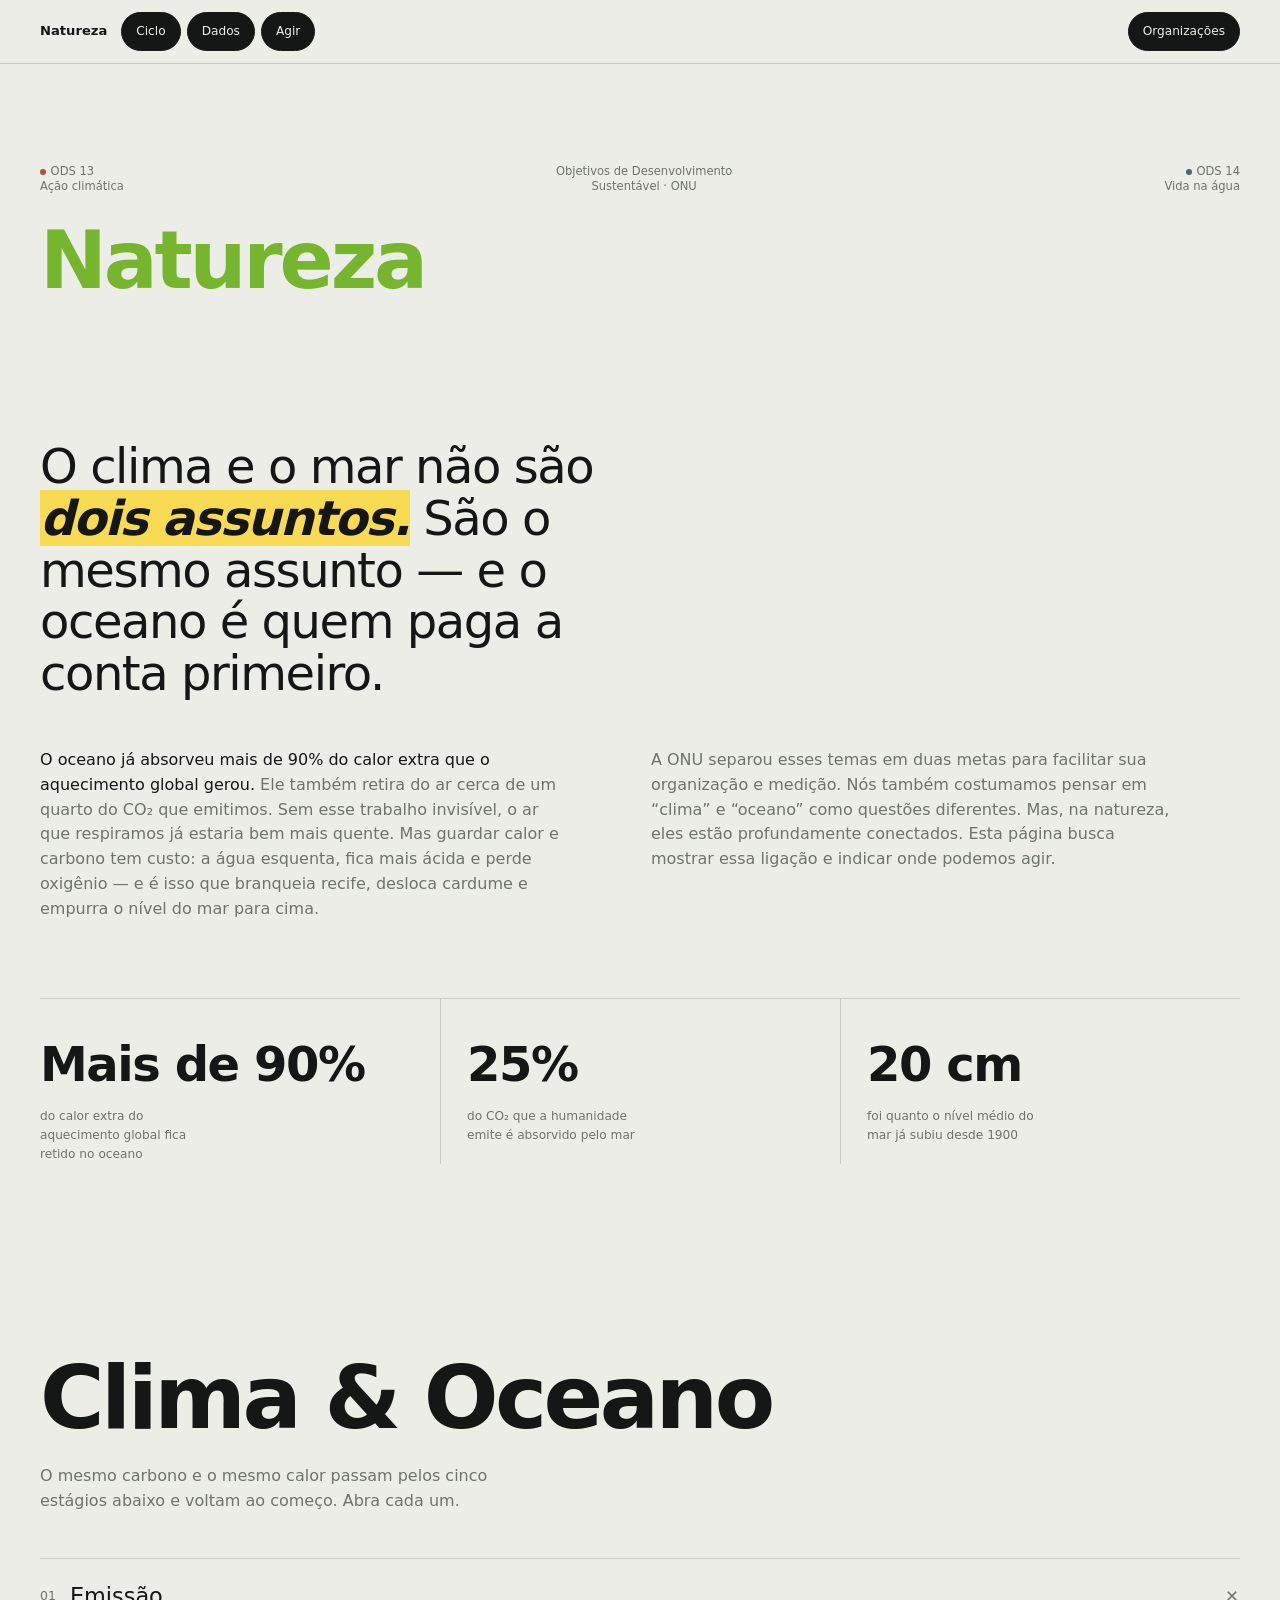
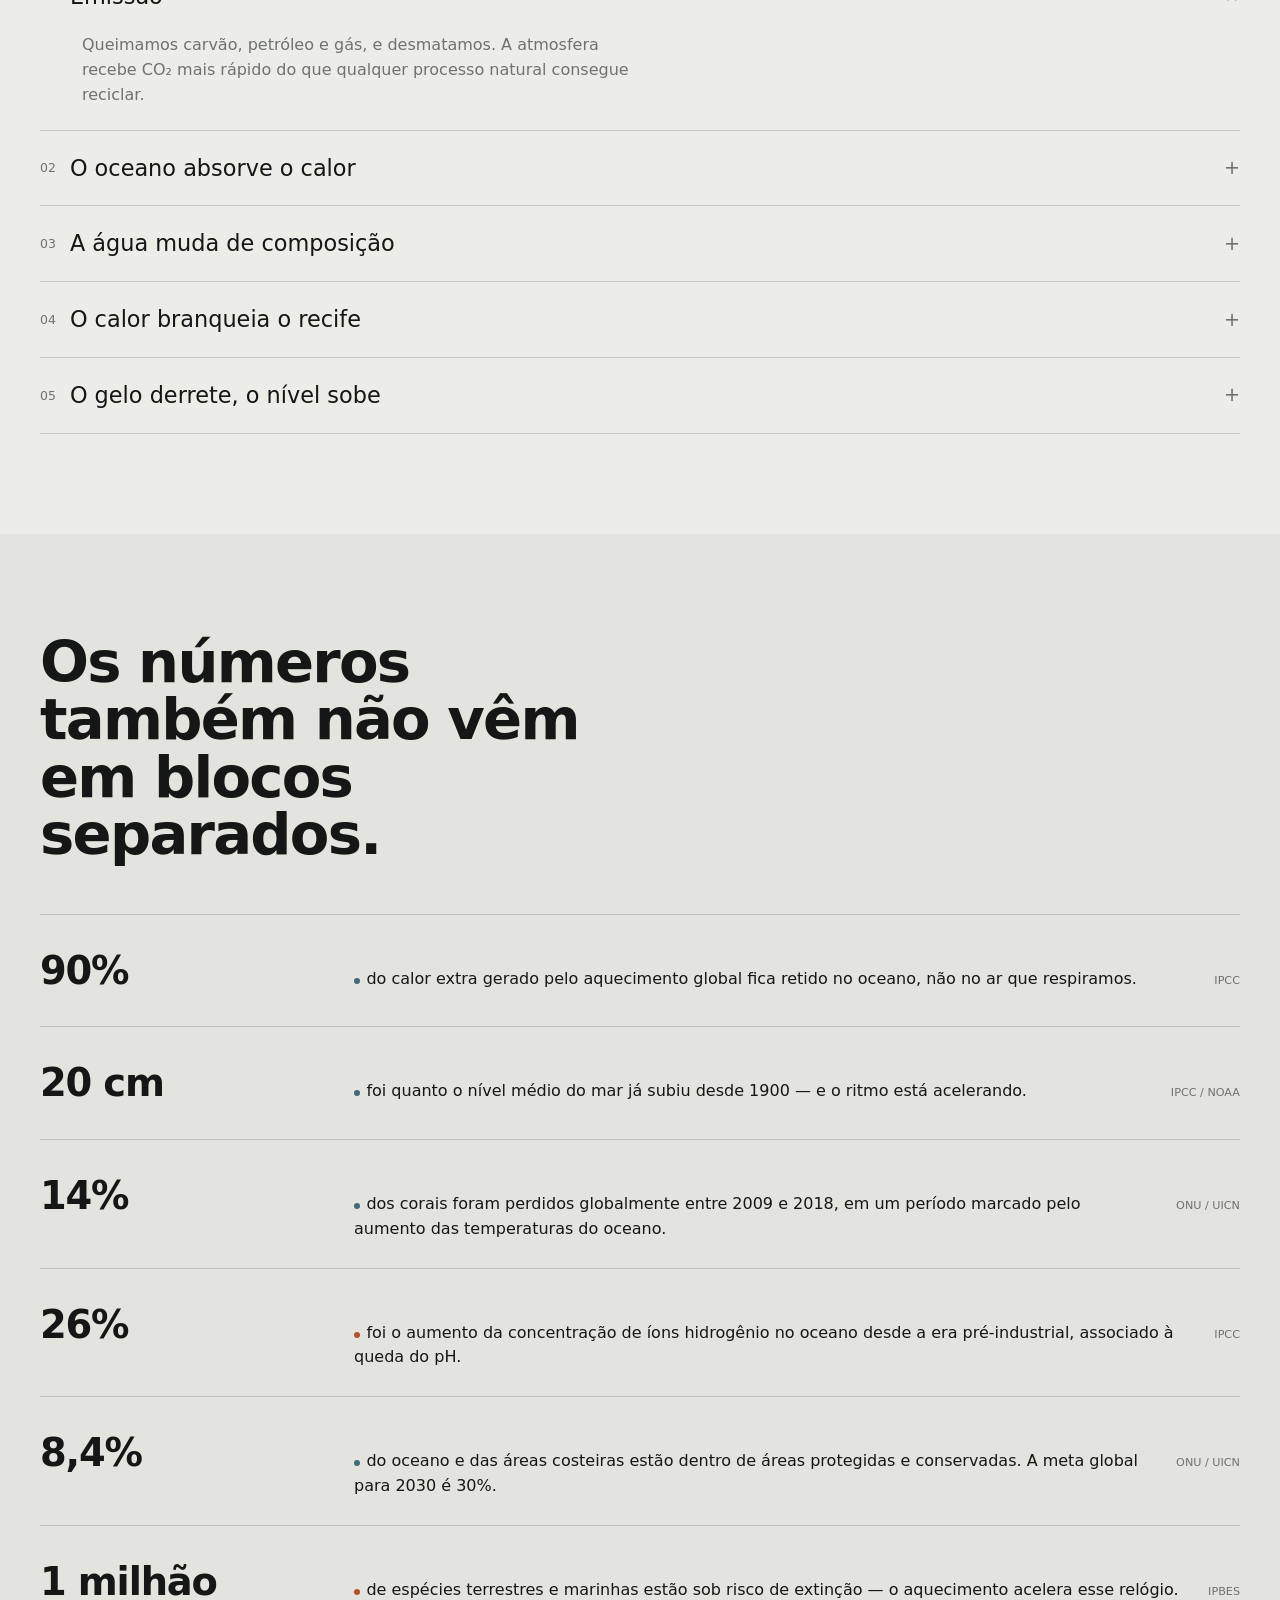
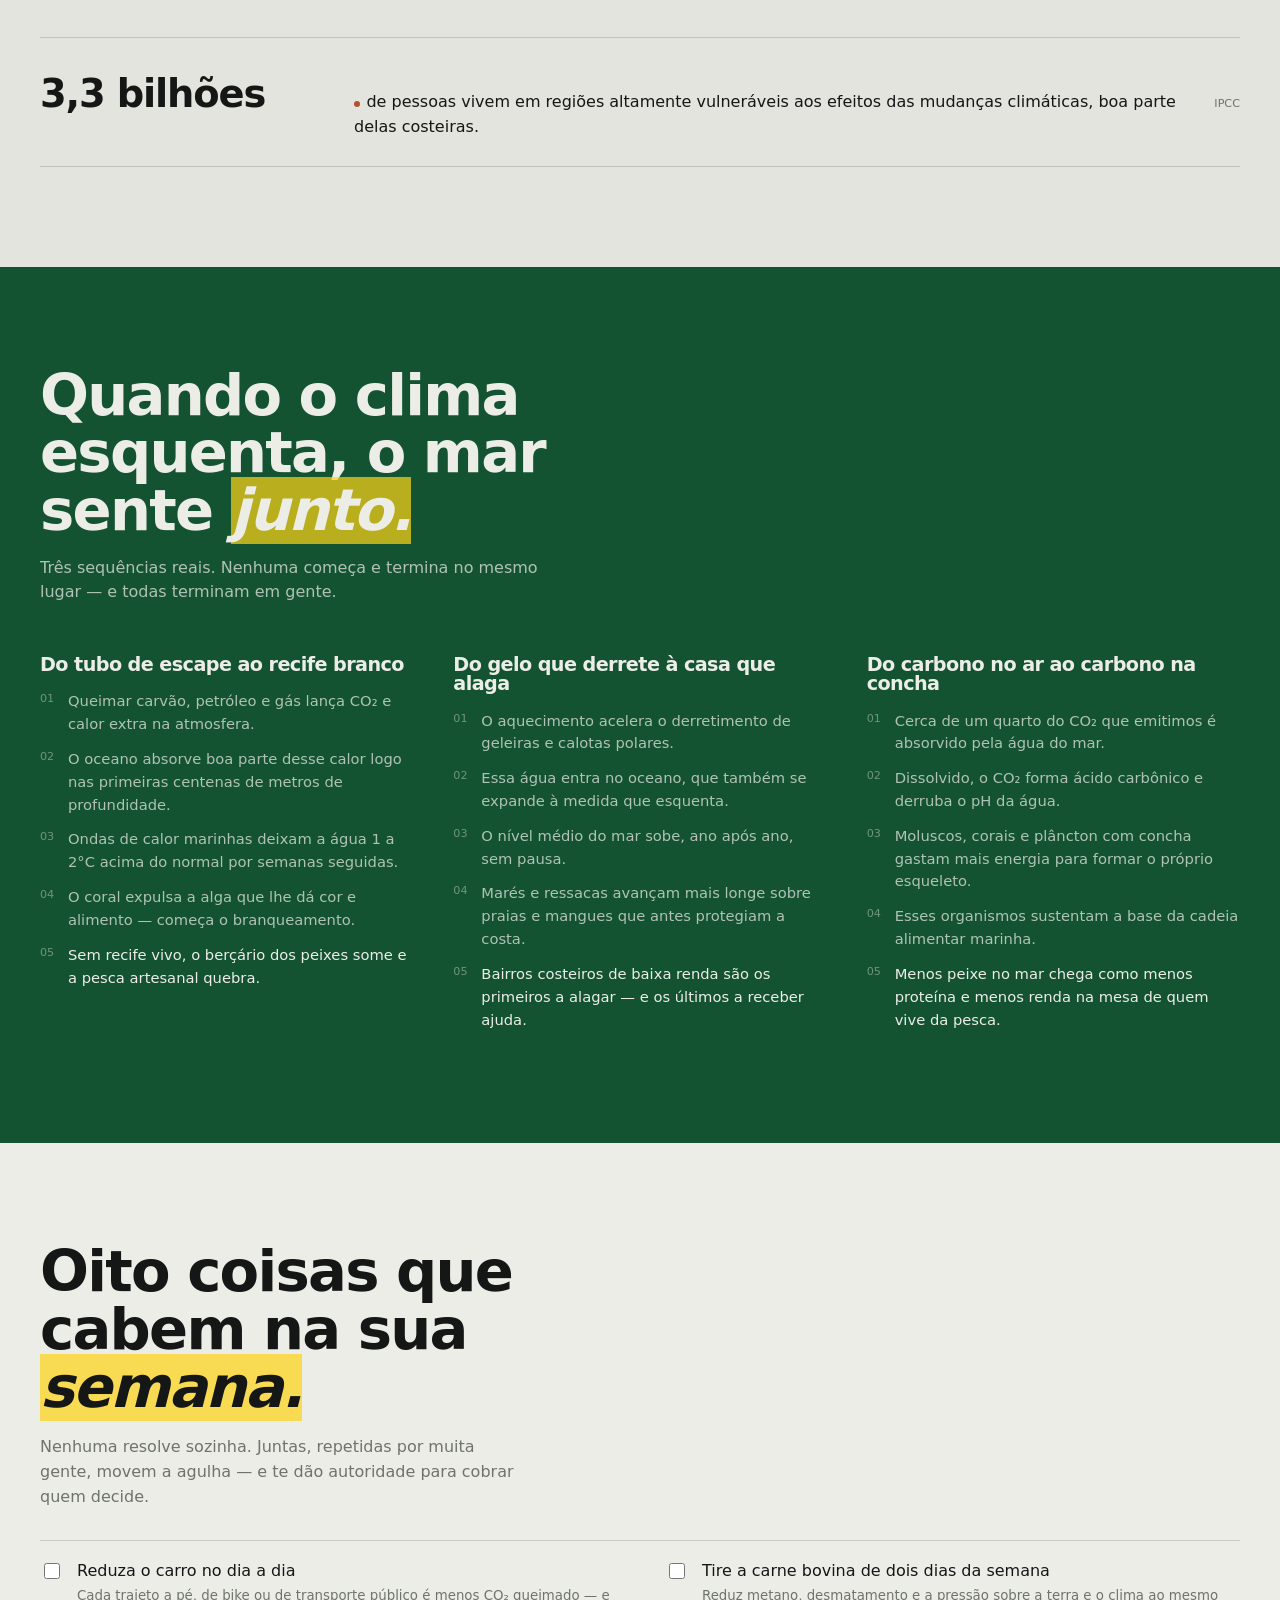
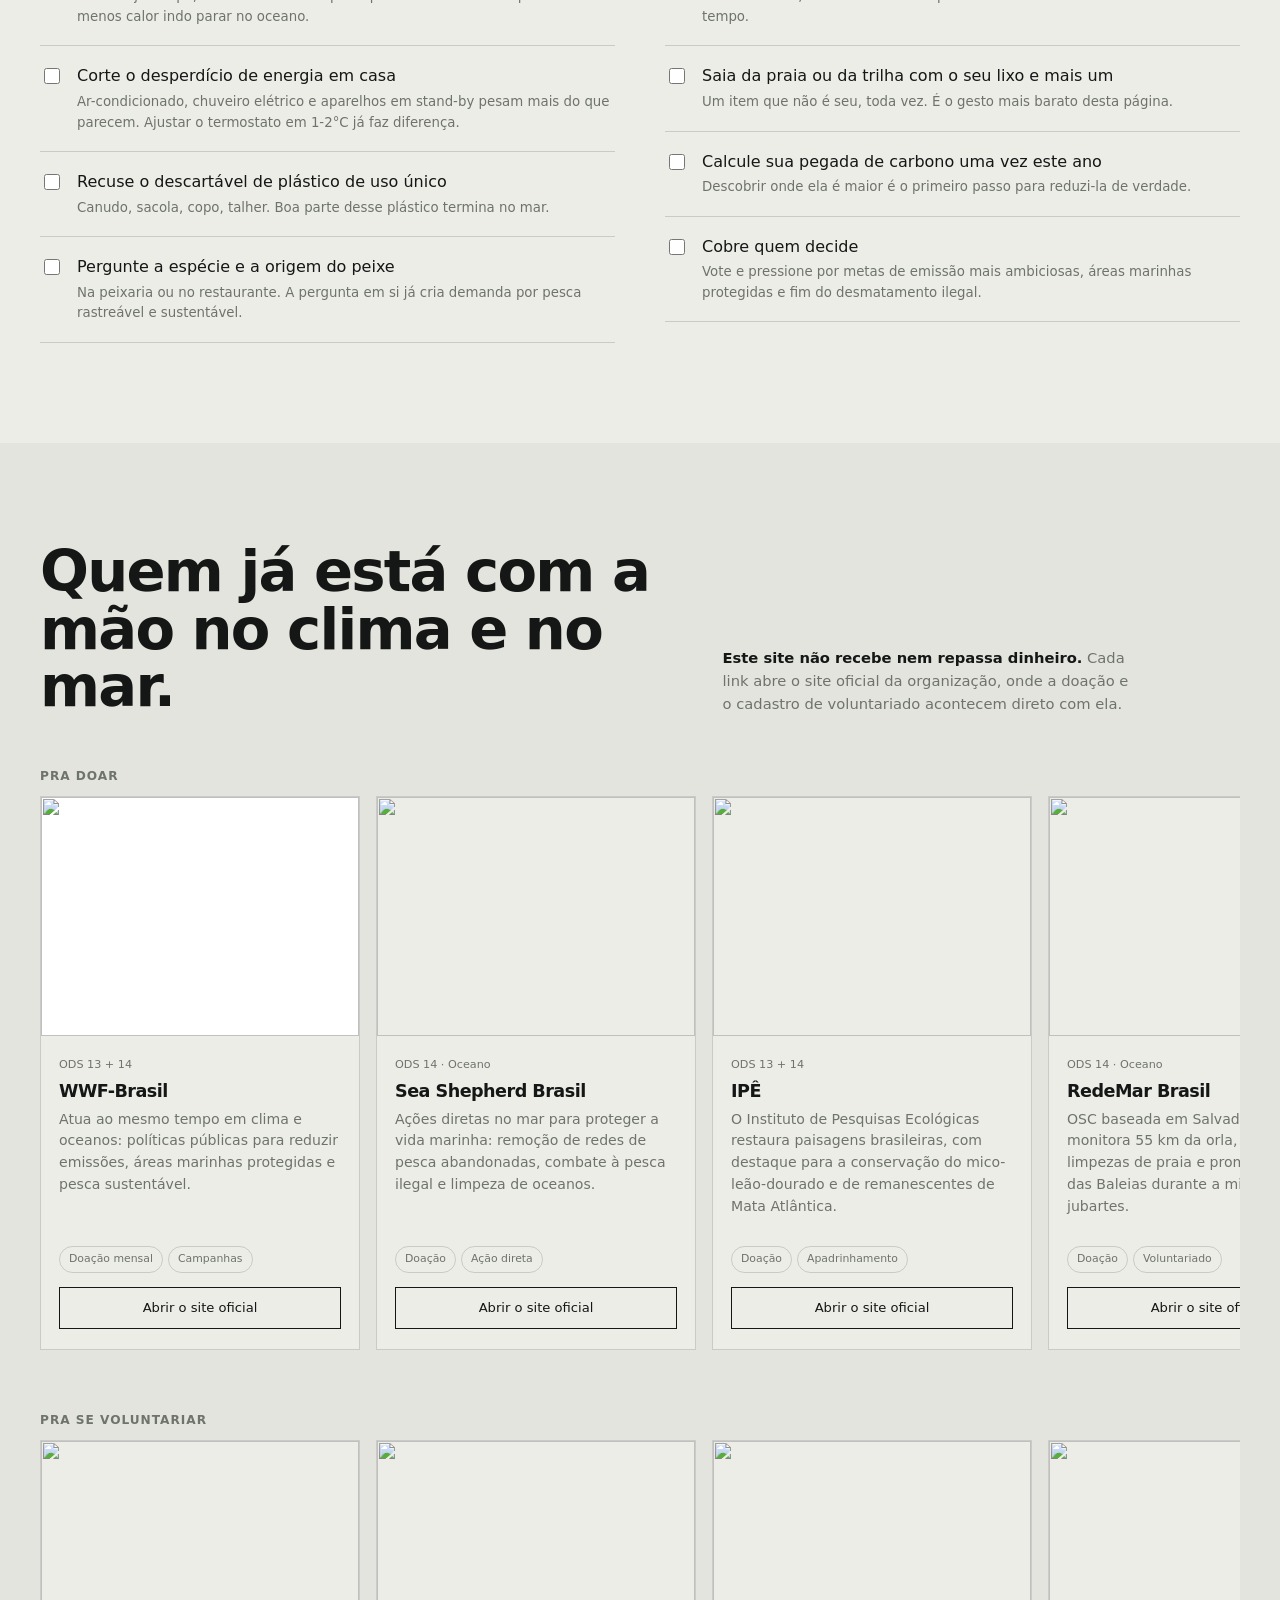
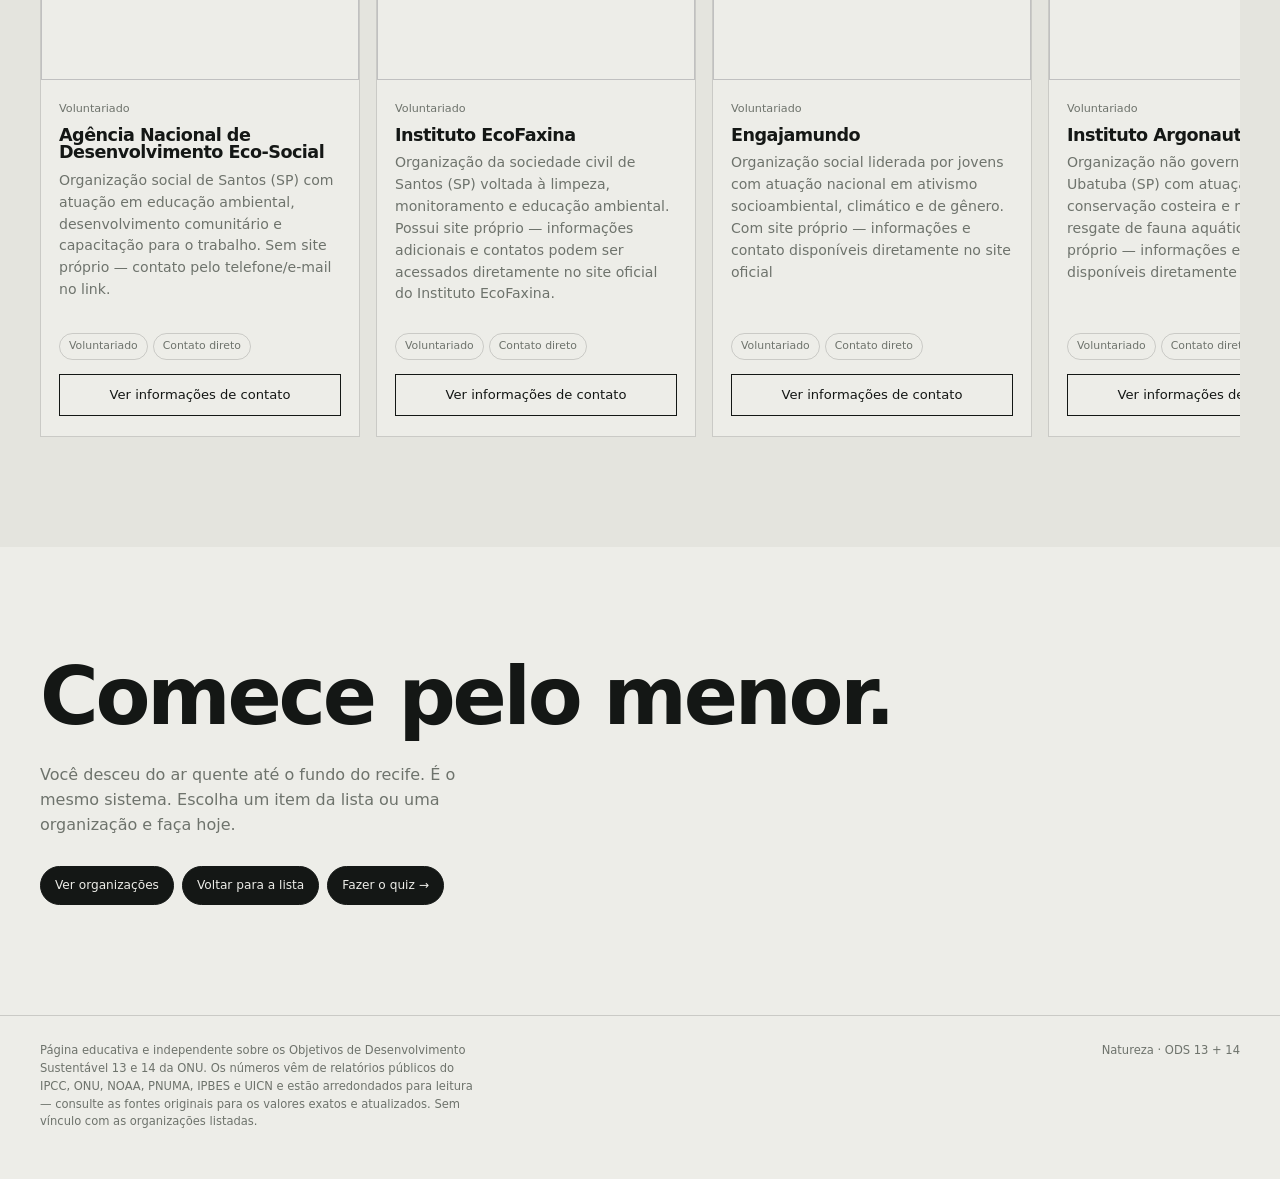
==== commit d5d05271: "atualizando o projeto com novos arquivos" ====
--- a/index.html
+++ b/index.html
@@ -808,6 +808,7 @@
           <div class="acts">
             <a href="#organizacoes" class="pill fill">Ver organizações</a>
             <a href="#agir" class="pill">Voltar para a lista</a>
+            <a class="pill fill" href="quiz.html">Fazer o quiz →</a>
           </div>
         </div>
       </section>
@@ -828,4 +829,5 @@
 
     <script src="script.js"></script>
   </body>
+  <!-- Esse site tem como base codigos feitos junto ao claude. -->
 </html>
--- a/styles.css
+++ b/styles.css
@@ -1,4 +1,3 @@
-/* ---------- base ---------- */
 :root {
   --paper: #edede8;
   --paper-2: #e4e4de;
@@ -79,7 +78,6 @@
   background: var(--ember);
 }
 
-/* ---------- nav ---------- */
 nav {
   position: sticky;
   top: 0;
@@ -113,16 +111,31 @@
   border-radius: 99px;
   text-decoration: none;
   white-space: nowrap;
-}
-.pill:hover {
   background: var(--ink);
   color: var(--paper);
   border-color: var(--ink);
 }
+.pill:hover {
+  background: var(--paper);
+  color: var(--ink);
+  border-color: var(--ink);
+}
+.pill.fill:hover {
+  background: var(--paper);
+  color: var(--ink);
+  border-color: var(--ink);
+}
 .pill.fill {
+  font-size: 0.76rem;
+  padding: 9px 14px;
+  border: 1px solid var(--hair);
+  border-radius: 99px;
+  text-decoration: none;
+  white-space: nowrap;
   background: var(--ink);
   color: var(--paper);
   border-color: var(--ink);
+}
 }
 @media (max-width: 700px) {
   .navgroup .pill:not(.keep) {
@@ -563,6 +576,14 @@
   gap: clamp(10px, 2vw, 24px);
   flex-wrap: wrap;
 }
+.h_head {
+  border-top: 1px solid var(--hair);
+  padding-block: 26px 36px;
+  display: flex;
+  align-items: center;
+  gap: clamp(10px, 2vw, 24px);
+  flex-wrap: wrap;
+}
 .end h2 {
   font-size: clamp(1.8rem, 7vw, 5rem);
   letter-spacing: -0.04em;
